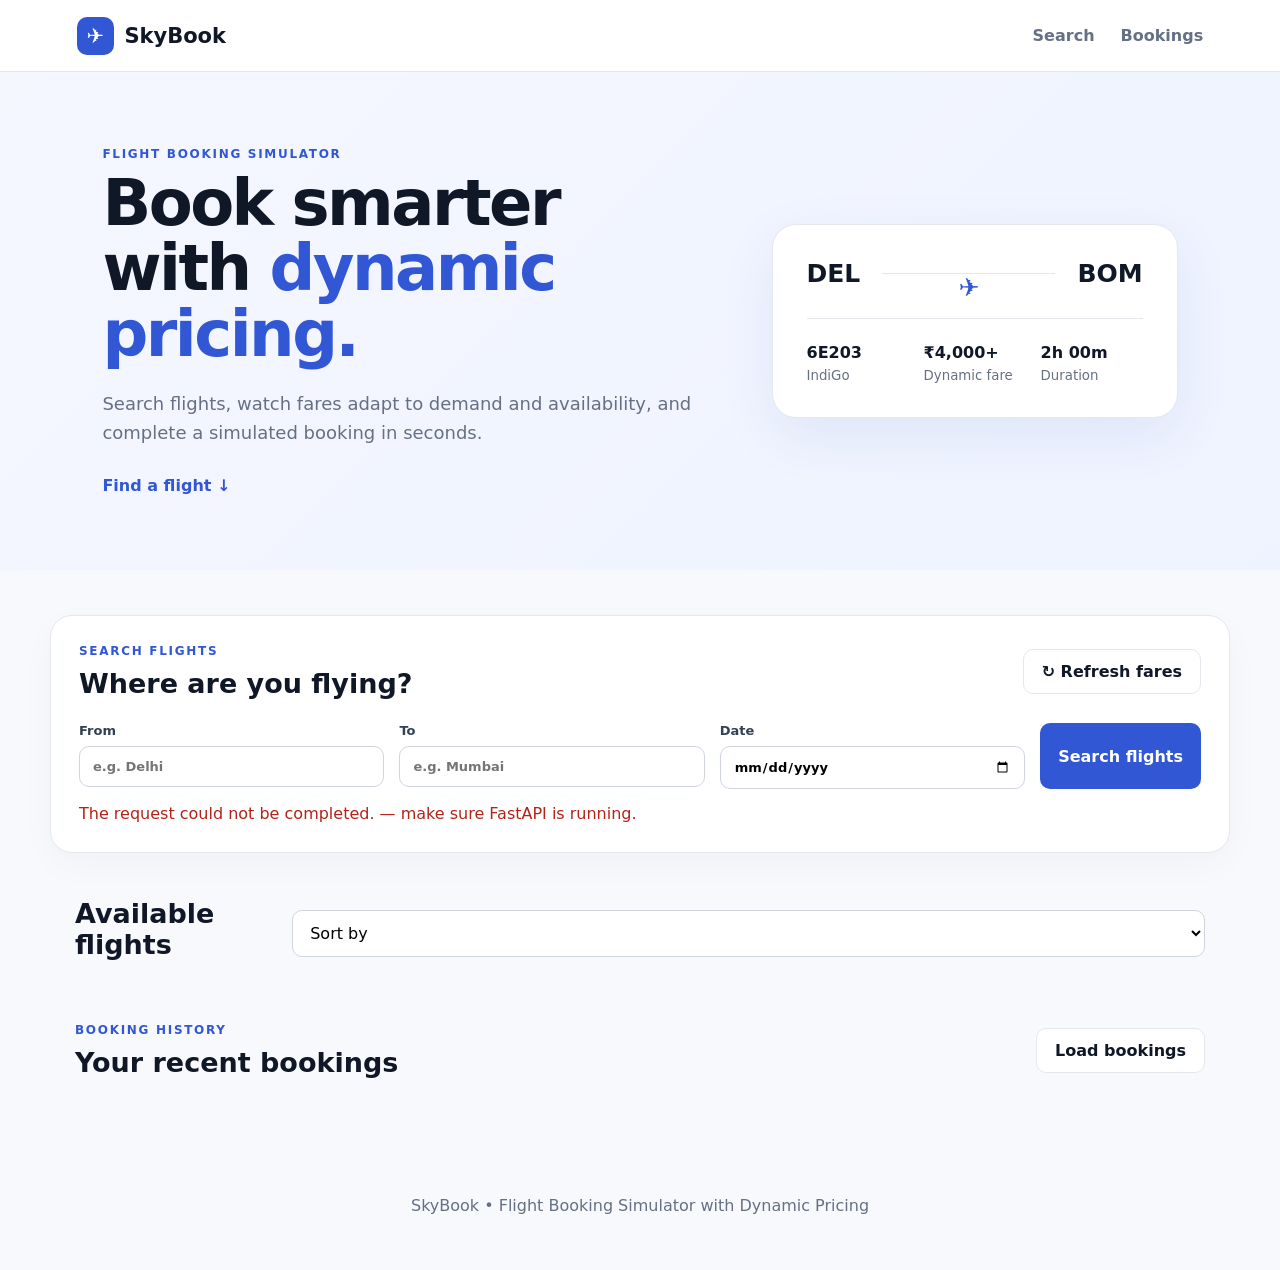
==== frontend/index.html @ 1cbf34ba "feat: wire the complete SkyBook favicon set into page heads" ====
<!DOCTYPE html>
<html lang="en">
<head>
  <meta charset="UTF-8">
  <meta name="viewport" content="width=device-width, initial-scale=1.0">
  <meta name="theme-color" content="#3157d5">
  <meta name="description" content="SkyBook flight search and booking with dynamic fares.">
  <link rel="apple-touch-icon" href="/apple-touch-icon.png">
  <title>SkyBook — Flight Booking Simulator</title>
  <link rel="icon" type="image/x-icon" href="/favicon.ico">
  <link rel="icon" type="image/svg+xml" href="/favicon.svg">
  <link rel="icon" type="image/png" sizes="32x32" href="/favicon-32x32.png">
  <link rel="icon" type="image/png" sizes="192x192" href="/favicon-192x192.png">
  <link rel="apple-touch-icon" href="/apple-touch-icon.png">
  <link rel="stylesheet" href="./style.css">
</head>
<body>
  <header class="navbar">
    <div class="brand">
      <span class="brand-mark">✈</span>
      <span>SkyBook</span>
    </div>
    <nav>
      <a href="#search">Search</a>
      <a href="#bookings">Bookings</a>
    </nav>
  </header>

  <main>
    <section class="hero">
      <div>
        <p class="eyebrow">FLIGHT BOOKING SIMULATOR</p>
        <h1>Book smarter with <span>dynamic pricing.</span></h1>
        <p class="hero-copy">
          Search flights, watch fares adapt to demand and availability, and complete a simulated booking in seconds.
        </p>
        <a class="hero-link" href="#search">Find a flight ↓</a>
      </div>

      <div class="hero-card">
        <div class="route-line">
          <span>DEL</span>
          <div class="plane-line">✈</div>
          <span>BOM</span>
        </div>
        <div class="mini-stats">
          <div><b>6E203</b><small>IndiGo</small></div>
          <div><b>₹4,000+</b><small>Dynamic fare</small></div>
          <div><b>2h 00m</b><small>Duration</small></div>
        </div>
      </div>
    </section>

    <section id="search" class="search-panel">
      <div class="section-heading">
        <div>
          <p class="eyebrow">SEARCH FLIGHTS</p>
          <h2>Where are you flying?</h2>
        </div>
        <button id="refreshBtn" class="ghost-btn">↻ Refresh fares</button>
      </div>

      <form id="searchForm" class="search-form">
        <label>From<input id="origin" required placeholder="e.g. Delhi"></label>
        <label>To<input id="destination" required placeholder="e.g. Mumbai"></label>
        <label>Date<input id="date" type="date"></label>
        <button type="submit" class="primary-btn">Search flights</button>
      </form>
      <div id="status" class="status"></div>
    </section>

    <section class="results">
      <div class="results-top">
        <h2>Available flights</h2>
        <select id="sort">
          <option value="">Sort by</option>
          <option value="price">Price: low to high</option>
          <option value="duration">Duration: short to long</option>
        </select>
      </div>
      <div id="flightList" class="flight-list"></div>
    </section>

    <section id="bookings" class="booking-history">
      <div class="section-heading">
        <div>
          <p class="eyebrow">BOOKING HISTORY</p>
          <h2>Your recent bookings</h2>
        </div>
        <button id="loadBookings" class="ghost-btn">Load bookings</button>
      </div>
      <div id="bookingList" class="booking-list"></div>
    </section>
  </main>

  <div id="modal" class="modal hidden">
    <div class="modal-card">
      <button id="closeModal" class="modal-close" aria-label="Close booking form">×</button>
      <p class="eyebrow">CONFIRM BOOKING</p>
      <h2 id="modalFlight"></h2>

      <form id="bookingForm">
        <input type="hidden" id="flightId">
        <label>Passenger name<input id="passengerName" required minlength="2"></label>
        <label>Email<input id="passengerEmail" type="email"></label>
        <label>Phone<input id="passengerPhone"></label>
        <label>
          Seat number
          <input id="seatNumber" required pattern="[0-9]+[A-Ea-e]" maxlength="5" placeholder="e.g. 12A">
        </label>
        <button class="primary-btn" type="submit">Confirm & Pay</button>
      </form>
      <div id="bookingStatus" class="status"></div>
    </div>
  </div>

  <footer>SkyBook • Flight Booking Simulator with Dynamic Pricing</footer>
  <script src="./script.js"></script>
</body>
</html>
---- frontend/style.css ----
:root {
  --ink: #101828;
  --muted: #667085;
  --line: #e4e7ec;
  --bg: #f7f9fc;
  --accent: #3157d5;
  --accent2: #193b9b;
  --success: #087443;
}

* { box-sizing: border-box; }

html { scroll-behavior: smooth; }

body {
  margin: 0;
  font-family: Inter, ui-sans-serif, system-ui, -apple-system, "Segoe UI", sans-serif;
  color: var(--ink);
  background: var(--bg);
}

button, input, select { font: inherit; }

.navbar {
  height: 72px;
  background: #fff;
  border-bottom: 1px solid var(--line);
  display: flex;
  align-items: center;
  justify-content: space-between;
  padding: 0 6vw;
  position: sticky;
  top: 0;
  z-index: 5;
}

.brand {
  font-size: 21px;
  font-weight: 800;
  display: flex;
  gap: 10px;
  align-items: center;
}

.brand-mark {
  background: var(--accent);
  color: #fff;
  border-radius: 10px;
  padding: 7px 10px;
}

.navbar nav { display: flex; gap: 26px; }

.navbar a {
  color: var(--muted);
  text-decoration: none;
  font-weight: 600;
}

.hero {
  min-height: 430px;
  padding: 75px 8vw;
  display: grid;
  grid-template-columns: 1.2fr 0.8fr;
  gap: 60px;
  align-items: center;
  background: linear-gradient(135deg, #f5f7ff, #eef3ff);
}

.eyebrow {
  font-size: 12px;
  letter-spacing: 1.7px;
  font-weight: 800;
  color: var(--accent);
  margin: 0 0 10px;
}

.hero h1 {
  font-size: clamp(42px, 5vw, 68px);
  line-height: 1.02;
  margin: 0;
  max-width: 720px;
  letter-spacing: -2.5px;
}

.hero h1 span { color: var(--accent); }

.hero-copy {
  font-size: 18px;
  color: var(--muted);
  line-height: 1.65;
  max-width: 600px;
  margin: 22px 0 28px;
}

.hero-link {
  color: var(--accent);
  font-weight: 800;
  text-decoration: none;
}

.hero-card {
  background: #fff;
  border: 1px solid var(--line);
  border-radius: 24px;
  padding: 34px;
  box-shadow: 0 18px 55px #1b3d9514;
}

.route-line {
  display: flex;
  align-items: center;
  justify-content: space-between;
  font-size: 25px;
  font-weight: 800;
}

.plane-line {
  height: 1px;
  background: var(--line);
  flex: 1;
  margin: 0 22px;
  text-align: center;
  color: var(--accent);
}

.mini-stats {
  display: grid;
  grid-template-columns: repeat(3, 1fr);
  gap: 15px;
  border-top: 1px solid var(--line);
  margin-top: 30px;
  padding-top: 24px;
}

.mini-stats b, .mini-stats small { display: block; }
.mini-stats small { color: var(--muted); margin-top: 6px; }

.search-panel, .results, .booking-history {
  max-width: 1180px;
  margin: 45px auto;
  padding: 0 25px;
}

.search-panel {
  background: #fff;
  border: 1px solid var(--line);
  border-radius: 22px;
  padding: 28px;
  box-shadow: 0 12px 35px #10182808;
}

.section-heading, .results-top {
  display: flex;
  justify-content: space-between;
  align-items: center;
  gap: 20px;
}

.section-heading h2, .results-top h2 {
  margin: 0;
  font-size: 27px;
}

.search-form {
  display: grid;
  grid-template-columns: 1fr 1fr 1fr auto;
  gap: 15px;
  margin-top: 24px;
}

label {
  font-weight: 700;
  font-size: 13px;
  display: block;
  color: #344054;
}

input, select {
  width: 100%;
  margin-top: 8px;
  border: 1px solid #d0d5dd;
  border-radius: 10px;
  padding: 12px 13px;
  background: #fff;
  outline: none;
}

input:focus, select:focus {
  border-color: var(--accent);
  box-shadow: 0 0 0 3px #3157d51a;
}

.primary-btn, .ghost-btn {
  border: 0;
  border-radius: 10px;
  padding: 12px 18px;
  font-weight: 800;
  cursor: pointer;
}

.primary-btn {
  background: var(--accent);
  color: #fff;
}

.primary-btn:hover { background: var(--accent2); }

.ghost-btn {
  background: #fff;
  border: 1px solid var(--line);
  color: var(--ink);
}

.status {
  margin-top: 15px;
  color: var(--muted);
  min-height: 20px;
}

.flight-list, .booking-list {
  display: grid;
  gap: 14px;
  margin-top: 18px;
}

.flight-card {
  background: #fff;
  border: 1px solid var(--line);
  border-radius: 16px;
  padding: 20px;
  display: grid;
  grid-template-columns: 1fr 1.5fr 0.7fr auto;
  gap: 20px;
  align-items: center;
}

.airline { font-weight: 800; }

.flight-number, .muted {
  color: var(--muted);
  font-size: 13px;
  margin-top: 5px;
}

.route { font-weight: 800; }
.route span { color: var(--muted); padding: 0 8px; }

.fare { text-align: right; }
.fare strong { display: block; font-size: 21px; }

.tier {
  display: inline-block;
  margin-top: 5px;
  font-size: 11px;
  text-transform: uppercase;
  padding: 4px 7px;
  border-radius: 99px;
  background: #eef2ff;
  color: var(--accent);
}

.booking-card {
  background: #fff;
  border: 1px solid var(--line);
  border-radius: 14px;
  padding: 18px;
  display: flex;
  justify-content: space-between;
  gap: 20px;
}

.booking-card b { font-size: 18px; }
.confirmed { color: var(--success); font-weight: 800; }

.modal {
  position: fixed;
  inset: 0;
  background: #10182899;
  display: grid;
  place-items: center;
  padding: 20px;
  z-index: 20;
}

.modal.hidden { display: none; }

.modal-card {
  background: #fff;
  width: min(500px, 100%);
  border-radius: 20px;
  padding: 30px;
  position: relative;
}

.modal-card form { display: grid; gap: 15px; }

.modal-close {
  position: absolute;
  right: 18px;
  top: 14px;
  border: 0;
  background: transparent;
  font-size: 28px;
  cursor: pointer;
}

footer {
  text-align: center;
  color: var(--muted);
  padding: 55px 20px;
}

@media (max-width: 800px) {
  .hero {
    grid-template-columns: 1fr;
    padding: 55px 6vw;
  }

  .search-form { grid-template-columns: 1fr 1fr; }
  .flight-card { grid-template-columns: 1fr 1fr; }
  .fare { text-align: left; }
}

@media (max-width: 520px) {
  .search-form, .flight-card { grid-template-columns: 1fr; }
  .hero h1 { font-size: 43px; }

  .section-heading {
    align-items: flex-start;
    flex-direction: column;
  }
}


.brand {
  text-decoration: none;
  color: var(--ink);
}
.brand img {
  display: block;
  width: 142px;
  height: auto;
}
.auth-page {
  min-height: 100vh;
  display: grid;
  place-items: center;
  padding: 24px;
}
.auth-card {
  width: min(460px, 100%);
  background: #fff;
  border: 1px solid var(--line);
  border-radius: 22px;
  padding: 34px;
  box-shadow: 0 18px 55px #10182810;
}
.auth-brand {
  display: inline-flex;
  margin-bottom: 30px;
}
.auth-form {
  display: grid;
  gap: 16px;
  margin-top: 24px;
}
.auth-form .primary-btn {
  margin-top: 4px;
}
.auth-switch {
  color: var(--muted);
  margin: 22px 0 0;
}
.auth-switch a {
  color: var(--accent);
  font-weight: 800;
}
.admin-shell {
  width: min(1180px, calc(100% - 50px));
  margin: 48px auto;
}
.admin-heading h1 {
  margin: 0;
  font-size: clamp(34px, 5vw, 52px);
}
.admin-section {
  margin-top: 32px;
  background: #fff;
  border: 1px solid var(--line);
  border-radius: 20px;
  padding: 26px;
}
.inline-form {
  display: flex;
  gap: 10px;
  align-items: center;
}
.inline-form input,
.inline-form select {
  width: auto;
  min-width: 180px;
  margin-top: 0;
}
.admin-list {
  display: grid;
  gap: 12px;
  margin-top: 20px;
}
.admin-card {
  border: 1px solid var(--line);
  border-radius: 14px;
  padding: 17px;
  display: flex;
  justify-content: space-between;
  gap: 18px;
  align-items: center;
}
.admin-actions {
  display: flex;
  align-items: center;
  gap: 9px;
  flex-wrap: wrap;
  justify-content: flex-end;
}
.status-pill {
  display: inline-block;
  border-radius: 99px;
  background: #eef2ff;
  color: var(--accent);
  padding: 5px 9px;
  font-size: 12px;
  font-weight: 800;
}
@media (max-width: 760px) {
  .admin-card,
  .inline-form {
    align-items: stretch;
    flex-direction: column;
  }
  .inline-form input,
  .inline-form select {
    width: 100%;
  }
  .admin-actions {
    justify-content: flex-start;
  }
}
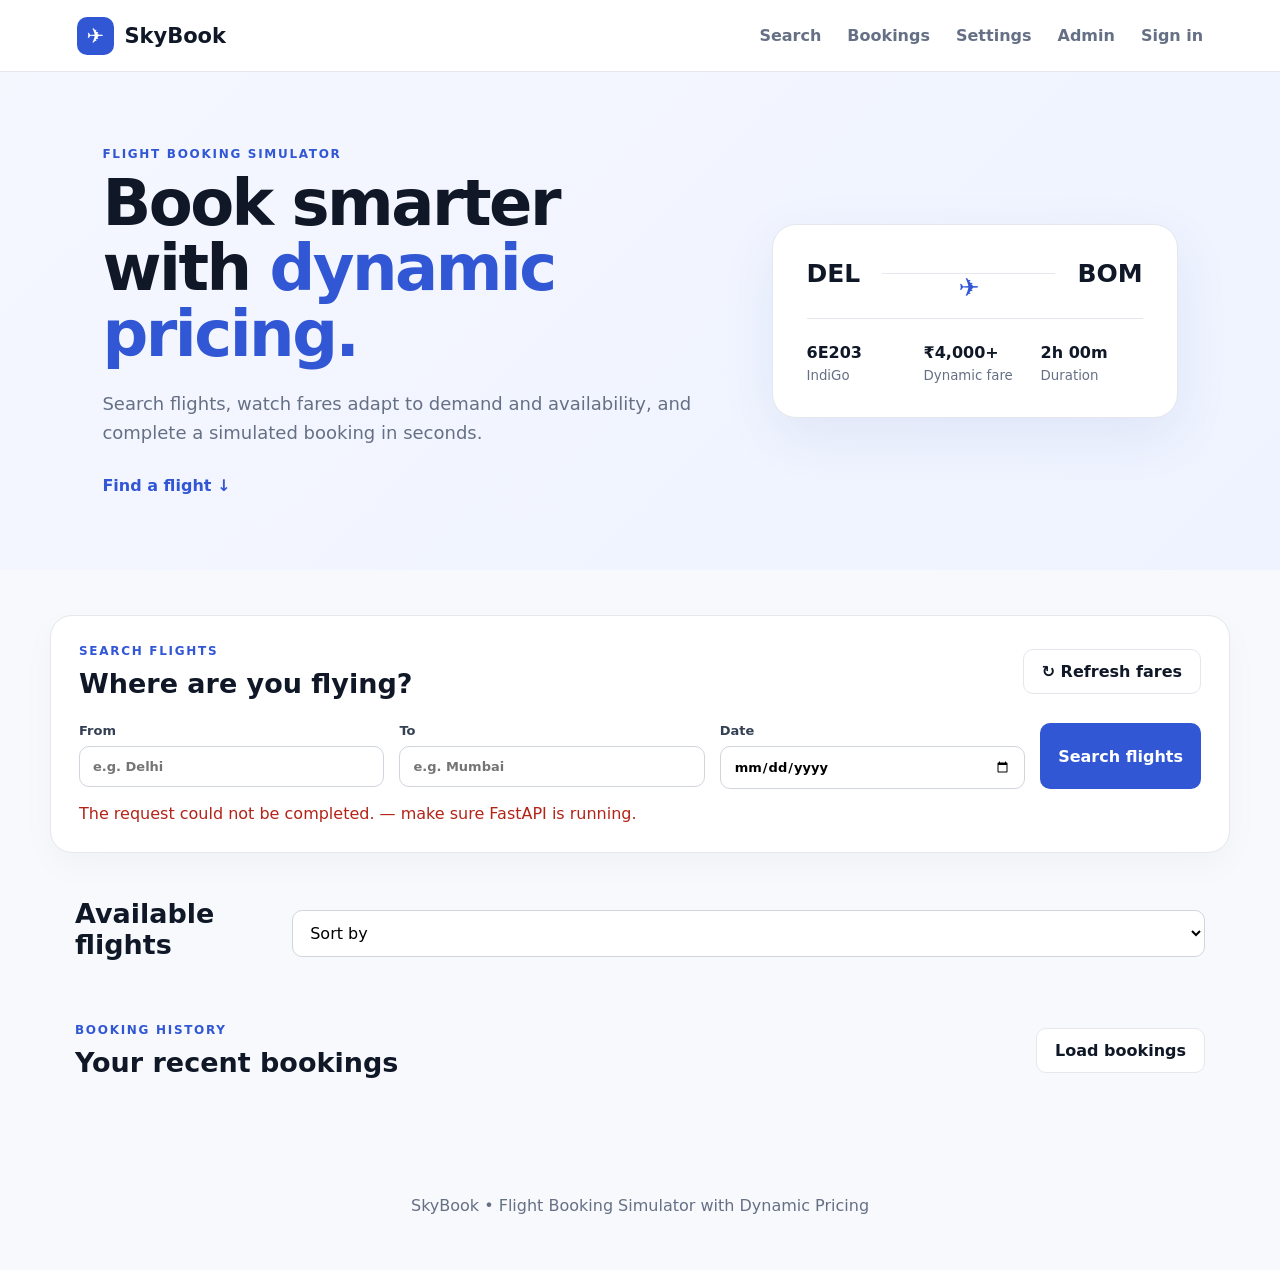
==== commit 2ee1c579: "feat: add account navigation to home page" ====
--- a/frontend/index.html
+++ b/frontend/index.html
@@ -23,6 +23,9 @@
     <nav>
       <a href="#search">Search</a>
       <a href="#bookings">Bookings</a>
+      <a id="settingsLink" href="/settings" class="hidden">Settings</a>
+      <a id="adminLink" href="/admin" class="hidden">Admin</a>
+      <a id="authLink" href="/login?return=%2F">Sign in</a>
     </nav>
   </header>
 
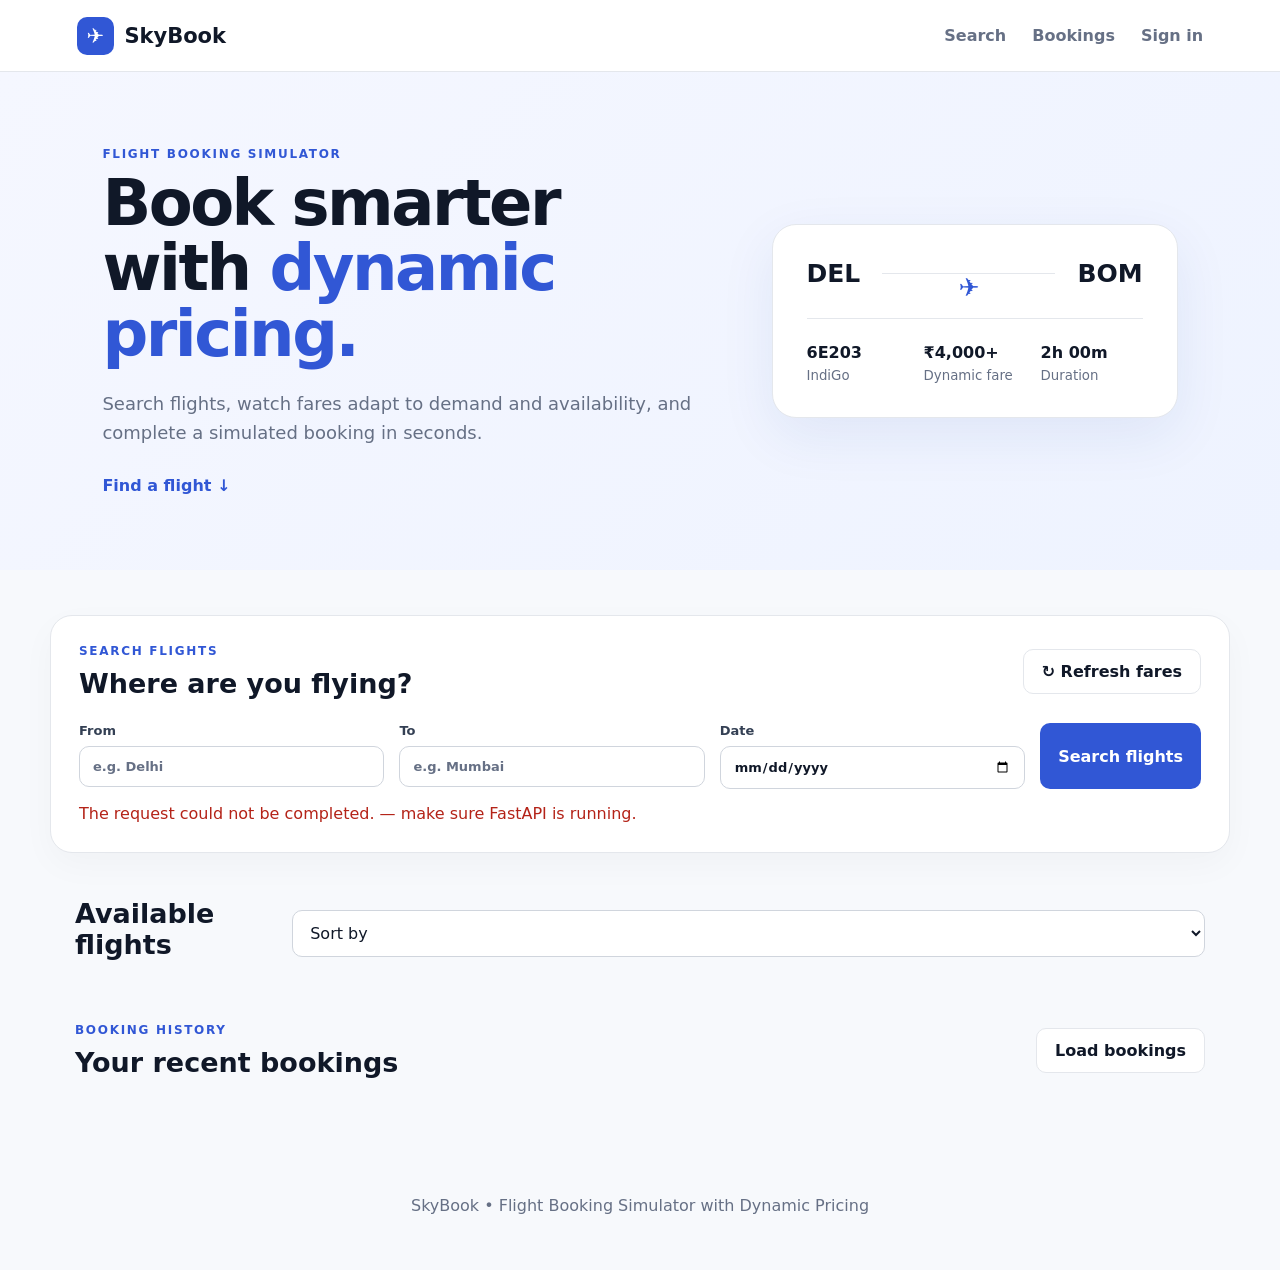
==== commit a08b6d55: "Improve booking modal with cabin and seat selection" ====
--- a/frontend/index.html
+++ b/frontend/index.html
@@ -12,7 +12,7 @@
   <link rel="icon" type="image/png" sizes="32x32" href="/favicon-32x32.png">
   <link rel="icon" type="image/png" sizes="192x192" href="/favicon-192x192.png">
   <link rel="apple-touch-icon" href="/apple-touch-icon.png">
-  <link rel="stylesheet" href="./style.css">
+  <link rel="stylesheet" href="./style.css?v=20260929-seatmap">
 </head>
 <body>
   <header class="navbar">
@@ -107,10 +107,28 @@
         <label>Passenger name<input id="passengerName" required minlength="2"></label>
         <label>Email<input id="passengerEmail" type="email"></label>
         <label>Phone<input id="passengerPhone"></label>
-        <label>
-          Seat number
-          <input id="seatNumber" required pattern="[0-9]+[A-Ea-e]" maxlength="5" placeholder="e.g. 12A">
-        </label>
+        <div class="cabin-picker" role="group" aria-label="Cabin class">
+          <button type="button" class="cabin-choice active" data-cabin="Economy" id="modalEconomyChoice">
+            <span>Economy</span><strong id="modalEconomyPrice">₹0</strong><small>Standard cabin</small>
+          </button>
+          <button type="button" class="cabin-choice" data-cabin="Premium" id="modalPremiumChoice">
+            <span>Premium</span><strong id="modalPremiumPrice">₹0</strong><small>Premium front zone</small>
+          </button>
+        </div>
+        <div class="seat-picker-panel">
+          <div class="seat-picker-heading">
+            <div><b>Select your seat</b><span id="seatPickerHint">Choose an available seat</span></div>
+            <span id="selectedSeatLabel" class="selected-seat-label">No seat selected</span>
+          </div>
+          <div class="seat-legend">
+            <span><i class="seat-dot available"></i>Available</span>
+            <span><i class="seat-dot selected"></i>Selected</span>
+            <span><i class="seat-dot booked"></i>Booked</span>
+          </div>
+          <div id="seatMap" class="seat-map" aria-label="Seat selection"></div>
+          <input type="hidden" id="seatNumber" required>
+        </div>
+        <input type="hidden" id="cabinClass" value="Economy">
         <button class="primary-btn" type="submit">Confirm & Pay</button>
       </form>
       <div id="bookingStatus" class="status"></div>
--- a/frontend/style.css
+++ b/frontend/style.css
@@ -176,14 +176,33 @@
   color: #344054;
 }
 
-input, select {
+input,
+select {
   width: 100%;
   margin-top: 8px;
   border: 1px solid #d0d5dd;
   border-radius: 10px;
   padding: 12px 13px;
   background: #fff;
+  color: #101828 !important;
+  -webkit-text-fill-color: #101828 !important;
+  caret-color: #101828;
   outline: none;
+}
+
+input::placeholder {
+  color: #667085 !important;
+  -webkit-text-fill-color: #667085 !important;
+  opacity: 1;
+}
+
+/* Keep typed/input values visible even when the browser applies dark-mode or autofill styles. */
+input:-webkit-autofill,
+input:-webkit-autofill:hover,
+input:-webkit-autofill:focus,
+select:-webkit-autofill {
+  -webkit-text-fill-color: #101828 !important;
+  caret-color: #101828;
 }
 
 input:focus, select:focus {
@@ -446,3 +465,145 @@
     justify-content: flex-start;
   }
 }
+
+
+.hidden { display: none !important; }
+
+html[data-theme="dark"] {
+  color-scheme: dark;
+  --ink: #f2f4f7;
+  --muted: #98a2b3;
+  --line: #344054;
+  --bg: #101828;
+  --accent: #84a7ff;
+  --accent2: #6f91e8;
+  --success: #6ce9a6;
+}
+
+html[data-theme="dark"] body,
+html[data-theme="dark"] .navbar,
+html[data-theme="dark"] .hero-card,
+html[data-theme="dark"] .search-panel,
+html[data-theme="dark"] .flight-card,
+html[data-theme="dark"] .booking-card,
+html[data-theme="dark"] .modal-card {
+  background: #182230;
+  color: var(--ink);
+}
+
+html[data-theme="dark"] .hero {
+  background: linear-gradient(135deg, #151f31, #1c2940);
+}
+
+html[data-theme="dark"] input,
+html[data-theme="dark"] select {
+  background: #101828;
+  color: #f2f4f7 !important;
+  -webkit-text-fill-color: #f2f4f7 !important;
+  caret-color: #f2f4f7;
+  border-color: #475467;
+}
+
+html[data-theme="dark"] input::placeholder {
+  color: #98a2b3 !important;
+  -webkit-text-fill-color: #98a2b3 !important;
+}
+
+html[data-theme="dark"] .ghost-btn {
+  background: #182230;
+  color: var(--ink);
+}
+  
+@media (prefers-color-scheme: dark) {
+  html[data-theme="system"] {
+    color-scheme: dark;
+    --ink: #f2f4f7;
+    --muted: #98a2b3;
+    --line: #344054;
+    --bg: #101828;
+    --accent: #84a7ff;
+    --accent2: #6f91e8;
+    --success: #6ce9a6;
+  }
+
+  html[data-theme="system"] body,
+  html[data-theme="system"] .navbar,
+  html[data-theme="system"] .hero-card,
+  html[data-theme="system"] .search-panel,
+  html[data-theme="system"] .flight-card,
+  html[data-theme="system"] .booking-card,
+  html[data-theme="system"] .modal-card {
+    background: #182230;
+    color: #f2f4f7;
+  }
+
+  html[data-theme="system"] .hero {
+    background: linear-gradient(135deg, #151f31, #1c2940);
+  }
+
+  html[data-theme="system"] input,
+  html[data-theme="system"] select {
+    background: #101828;
+    color: #f2f4f7 !important;
+    -webkit-text-fill-color: #f2f4f7 !important;
+    caret-color: #f2f4f7;
+    border-color: #475467;
+  }
+
+  html[data-theme="system"] input::placeholder {
+    color: #98a2b3 !important;
+    -webkit-text-fill-color: #98a2b3 !important;
+    opacity: 1;
+  }
+}
+
+.admin-grid { display:grid; grid-template-columns:repeat(3,1fr); gap:12px; margin-top:18px; }
+.admin-grid input, .admin-grid select { margin-top:0; }
+.timeline-item { border-left:3px solid var(--accent); padding:12px 16px; background:var(--bg); border-radius:8px; }
+.timeline-item small { color:var(--muted); display:block; margin-top:6px; }
+@media (max-width:850px){ .admin-grid{grid-template-columns:1fr 1fr;} }
+@media (max-width:560px){ .admin-grid{grid-template-columns:1fr;} }
+
+.account-actions { display:flex; flex-wrap:wrap; gap:8px; }
+
+/* Admin account layout and responsive booking filters */
+.account-group {
+  margin-top: 22px;
+  padding: 20px;
+  border: 1px solid var(--line);
+  border-radius: 16px;
+  background: var(--surface, #fff);
+}
+.account-group + .account-group { margin-top: 16px; }
+.account-group-heading h3 { margin: 0; font-size: 20px; }
+.account-card { align-items: flex-start; }
+.account-main { min-width: 0; }
+.danger-btn {
+  border: 1px solid #f0b4b4;
+  background: #fff;
+  color: #b42318;
+  border-radius: 10px;
+  padding: 10px 13px;
+  font-weight: 800;
+  cursor: pointer;
+}
+.booking-filter {
+  display: grid;
+  grid-template-columns: minmax(170px, 220px) minmax(220px, 1fr) auto auto;
+  gap: 10px;
+  align-items: center;
+  width: min(760px, 100%);
+}
+.booking-filter input,
+.booking-filter select { width: 100%; margin-top: 0; min-width: 0; }
+.booking-filter button { white-space: nowrap; min-height: 44px; }
+@media (max-width: 900px) {
+  .section-heading { align-items: flex-start; }
+  .booking-filter { grid-template-columns: 1fr 1fr; width: 100%; }
+}
+@media (max-width: 760px) {
+  .account-card { align-items: stretch; }
+  .account-card .admin-actions { width: 100%; }
+  .booking-filter { grid-template-columns: 1fr; }
+  .booking-filter button { width: 100%; }
+}
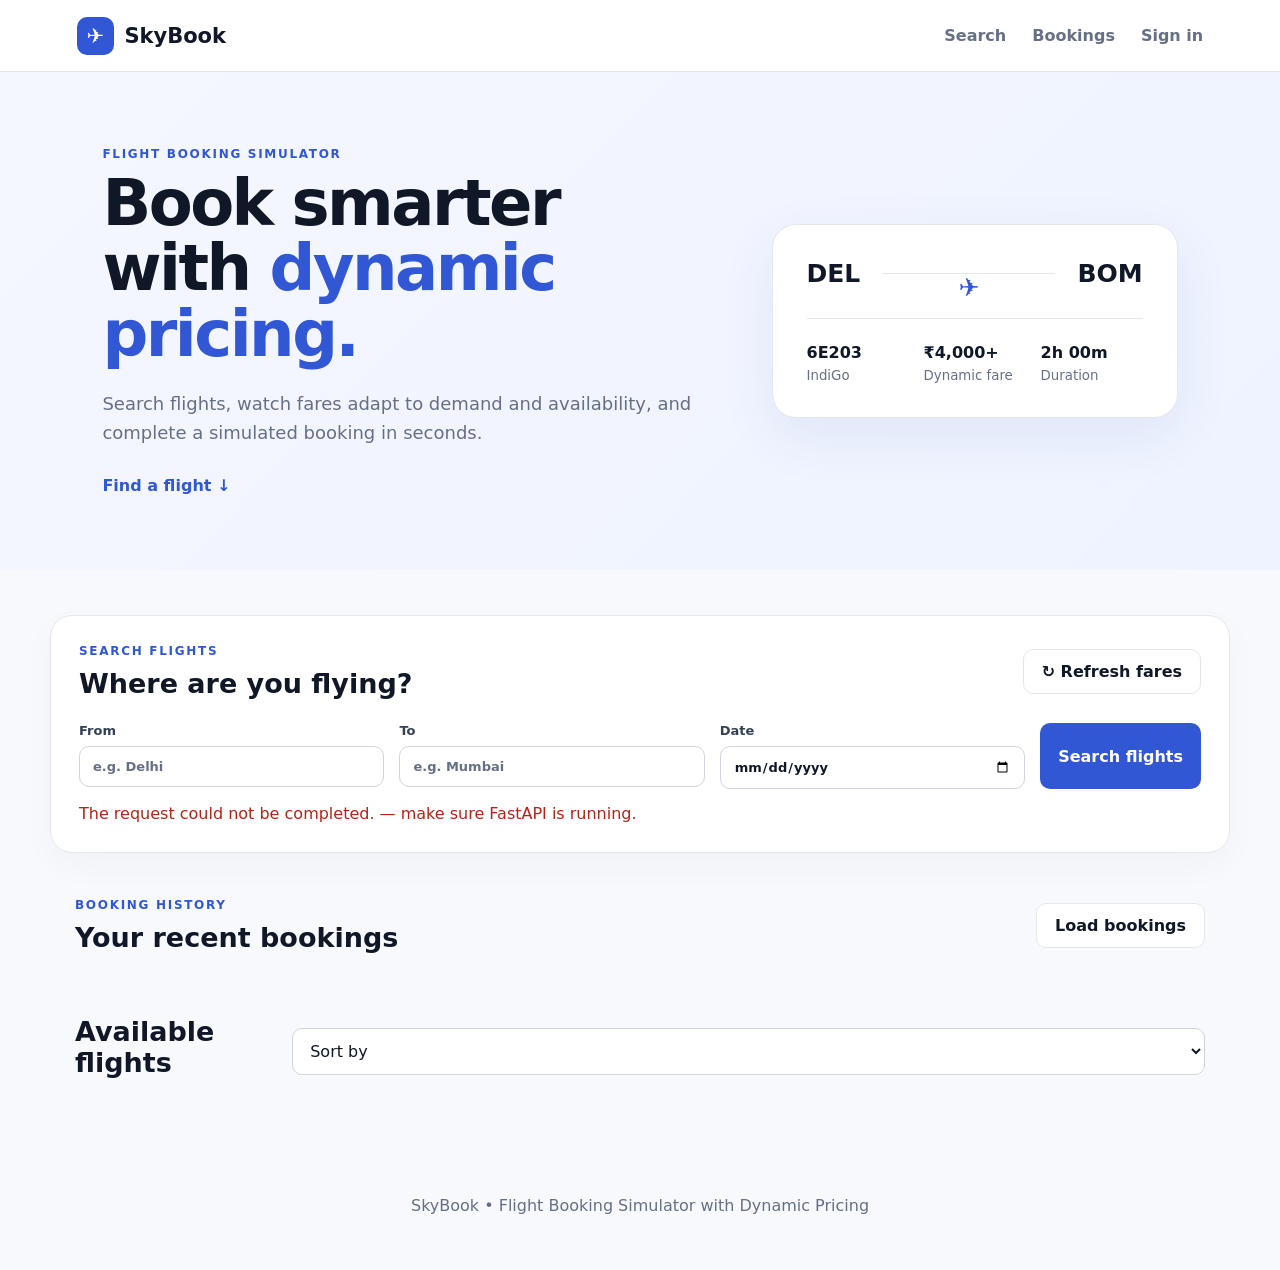
==== commit 886a6b57: "Move user booking history near search for easy access" ====
--- a/frontend/index.html
+++ b/frontend/index.html
@@ -12,7 +12,8 @@
   <link rel="icon" type="image/png" sizes="32x32" href="/favicon-32x32.png">
   <link rel="icon" type="image/png" sizes="192x192" href="/favicon-192x192.png">
   <link rel="apple-touch-icon" href="/apple-touch-icon.png">
-  <link rel="stylesheet" href="./style.css?v=20260929-seatmap">
+  <script src="./theme.js"></script>
+  <link rel="stylesheet" href="./style.css?v=20260929-product">
 </head>
 <body>
   <header class="navbar">
@@ -72,6 +73,20 @@
       <div id="status" class="status"></div>
     </section>
 
+    <section id="bookings" class="booking-history">
+      <div class="section-heading">
+        <div>
+          <p class="eyebrow">BOOKING HISTORY</p>
+          <h2>Your recent bookings</h2>
+        </div>
+        <button id="loadBookings" class="ghost-btn">Load bookings</button>
+      </div>
+      <div id="bookingList" class="booking-list"></div>
+    </section>
+  </main>
+
+  
+
     <section class="results">
       <div class="results-top">
         <h2>Available flights</h2>
@@ -84,19 +99,7 @@
       <div id="flightList" class="flight-list"></div>
     </section>
 
-    <section id="bookings" class="booking-history">
-      <div class="section-heading">
-        <div>
-          <p class="eyebrow">BOOKING HISTORY</p>
-          <h2>Your recent bookings</h2>
-        </div>
-        <button id="loadBookings" class="ghost-btn">Load bookings</button>
-      </div>
-      <div id="bookingList" class="booking-list"></div>
-    </section>
-  </main>
-
-  <div id="modal" class="modal hidden">
+    <div id="modal" class="modal hidden">
     <div class="modal-card">
       <button id="closeModal" class="modal-close" aria-label="Close booking form">×</button>
       <p class="eyebrow">CONFIRM BOOKING</p>
--- a/frontend/style.css
+++ b/frontend/style.css
@@ -514,96 +514,146 @@
   color: var(--ink);
 }
   
+.admin-grid { display:grid; grid-template-columns:repeat(3,1fr); gap:12px; margin-top:18px; }
+.admin-grid input, .admin-grid select { margin-top:0; }
+.timeline-item { border-left:3px solid var(--accent); padding:12px 16px; background:var(--bg); border-radius:8px; }
+.timeline-item small { color:var(--muted); display:block; margin-top:6px; }
+@media (max-width:850px){ .admin-grid{grid-template-columns:1fr 1fr;} }
+@media (max-width:560px){ .admin-grid{grid-template-columns:1fr;} }
+
+.account-actions { display:flex; flex-wrap:wrap; gap:8px; }
+
+/* Admin account layout and responsive booking filters */
+.account-group {
+  margin-top: 22px;
+  padding: 20px;
+  border: 1px solid var(--line);
+  border-radius: 16px;
+  background: var(--surface, #fff);
+}
+.account-group + .account-group { margin-top: 16px; }
+.account-group-heading h3 { margin: 0; font-size: 20px; }
+.account-card { align-items: flex-start; }
+.account-main { min-width: 0; }
+.danger-btn {
+  border: 1px solid #f0b4b4;
+  background: #fff;
+  color: #b42318;
+  border-radius: 10px;
+  padding: 10px 13px;
+  font-weight: 800;
+  cursor: pointer;
+}
+.booking-filter {
+  display: grid;
+  grid-template-columns: minmax(170px, 220px) minmax(220px, 1fr) auto auto;
+  gap: 10px;
+  align-items: center;
+  width: min(760px, 100%);
+}
+.booking-filter input,
+.booking-filter select { width: 100%; margin-top: 0; min-width: 0; }
+.booking-filter button { white-space: nowrap; min-height: 44px; }
+@media (max-width: 900px) {
+  .section-heading { align-items: flex-start; }
+  .booking-filter { grid-template-columns: 1fr 1fr; width: 100%; }
+}
+@media (max-width: 760px) {
+  .account-card { align-items: stretch; }
+  .account-card .admin-actions { width: 100%; }
+  .booking-filter { grid-template-columns: 1fr; }
+  .booking-filter button { width: 100%; }
+}
+
+/* Seat map and cabin booking UI */
+.fare-options { display:grid; grid-template-columns:1fr; gap:8px; min-width:280px; }
+.cabin-result { display:flex; align-items:center; justify-content:space-between; gap:12px; padding:11px 12px; border:1px solid var(--line); border-radius:12px; background:#fff; }
+.cabin-result > div { display:grid; gap:2px; }
+.cabin-result strong { font-size:18px; }
+.cabin-result small { color:var(--muted); }
+.premium-result { background:#fafbff; }
+.cabin-picker { display:grid; grid-template-columns:1fr 1fr; gap:10px; margin:18px 0; }
+.cabin-choice { text-align:left; border:1px solid var(--line); background:#fff; color:var(--ink); border-radius:14px; padding:14px; cursor:pointer; }
+.cabin-choice span,.cabin-choice strong,.cabin-choice small { display:block; }
+.cabin-choice strong { margin-top:4px; font-size:18px; }
+.cabin-choice small { color:var(--muted); margin-top:3px; }
+.cabin-choice.active { border-color:var(--accent); box-shadow:0 0 0 3px #3157d51a; }
+.seat-picker-panel { border:1px solid var(--line); border-radius:16px; padding:16px; background:#fbfcff; }
+.seat-picker-heading { display:flex; justify-content:space-between; align-items:center; gap:15px; }
+.seat-picker-heading b,.seat-picker-heading span { display:block; }
+.seat-picker-heading span { color:var(--muted); margin-top:3px; font-size:12px; }
+.selected-seat-label { color:var(--accent)!important; font-weight:800; }
+.seat-legend { display:flex; flex-wrap:wrap; gap:14px; margin:13px 0; color:var(--muted); font-size:12px; }
+.seat-legend span { display:inline-flex; align-items:center; gap:6px; }
+.seat-dot { width:12px; height:12px; border-radius:4px; display:inline-block; border:1px solid #cfd6e4; background:#fff; }
+.seat-dot.selected { background:var(--accent); border-color:var(--accent); }
+.seat-dot.booked { background:#98a2b3; border-color:#98a2b3; }
+.seat-map { display:grid; grid-template-columns:28px repeat(5,38px); gap:7px 8px; justify-content:center; max-height:390px; overflow:auto; padding:12px 6px; }
+.seat-row-label { color:var(--muted); font-size:11px; display:grid; place-items:center; }
+.seat { width:38px; height:34px; border:1px solid #cfd6e4; border-radius:8px; background:#fff; color:var(--ink); font-weight:800; cursor:pointer; }
+.seat.available:hover { border-color:var(--accent); }
+.seat.selected { background:var(--accent); border-color:var(--accent); color:#fff; }
+.seat.booked { background:#98a2b3; border-color:#98a2b3; color:#fff; cursor:not-allowed; }
+.seat.cabin-disabled { opacity:.28; cursor:not-allowed; }
+.seat-map .seat:nth-child(4n) { margin-left:7px; }
+.seat-input-row { display:grid; grid-template-columns:1fr auto; gap:8px; align-items:end; }
+.seat-input-row input { margin-top:0; }
+.seat-input-row button { min-height:44px; white-space:nowrap; }
+.seat-modal-card { width:min(640px,94vw); }
+.account-group { margin-top:20px; padding:20px; border:1px solid var(--line); border-radius:16px; background:#fff; }
+.account-group + .account-group { margin-top:16px; }
+.account-group-heading h3 { margin:0; font-size:20px; }
+.account-card { align-items:flex-start; }
+.account-main { min-width:0; }
+.admin-card .status-pill { white-space:nowrap; }
+.booking-filter { display:grid; grid-template-columns:minmax(150px,220px) minmax(220px,1fr) auto auto; gap:10px; align-items:center; width:100%; margin-top:18px; }
+.booking-filter input,.booking-filter select { width:100%; min-width:0; margin-top:0; }
+.booking-filter button { min-height:44px; white-space:nowrap; }
+.danger-btn { border:1px solid #f0b4b4; background:#fff; color:#b42318; border-radius:10px; padding:10px 13px; font-weight:800; cursor:pointer; }
+@media (max-width:900px) { .fare-options{min-width:0;} .booking-filter{grid-template-columns:1fr 1fr;} }
+@media (max-width:760px) { .cabin-picker{grid-template-columns:1fr;} .booking-filter{grid-template-columns:1fr;} .booking-filter button{width:100%;} .seat-input-row{grid-template-columns:1fr;} .seat-input-row button{width:100%;} .account-card .admin-actions{justify-content:flex-start;} }
+html[data-theme="dark"] .cabin-result,html[data-theme="dark"] .cabin-choice,html[data-theme="dark"] .seat,html[data-theme="dark"] .account-group { background:#182230; color:var(--ink); }
+html[data-theme="dark"] .seat-picker-panel { background:#101828; }
+
+/* Authentication and system-theme controls */
+.password-field { position:relative; }
+.password-field input { padding-right:48px; }
+.password-toggle {
+  position:absolute; right:8px; top:50%; transform:translateY(-10%);
+  width:34px; height:34px; border:0; background:transparent; color:var(--muted);
+  cursor:pointer; font-size:16px; border-radius:8px;
+}
+.password-toggle:hover { background:#eef2ff; color:var(--accent); }
+.password-rules { display:grid; gap:7px; margin-top:-6px; margin-bottom:2px; font-size:12px; }
+.password-rule { display:flex; gap:7px; align-items:center; color:#b42318; }
+.password-rule.ok { color:#087443; }
+.password-rule span { width:16px; text-align:center; font-weight:900; }
+.primary-btn:disabled { opacity:.5; cursor:not-allowed; }
+html[data-theme="system"] {
+  color-scheme: light;
+}
 @media (prefers-color-scheme: dark) {
   html[data-theme="system"] {
     color-scheme: dark;
-    --ink: #f2f4f7;
-    --muted: #98a2b3;
-    --line: #344054;
-    --bg: #101828;
-    --accent: #84a7ff;
-    --accent2: #6f91e8;
-    --success: #6ce9a6;
-  }
-
+    --ink:#f2f4f7; --muted:#98a2b3; --line:#344054; --bg:#101828;
+    --accent:#84a7ff; --accent2:#6f91e8; --success:#6ce9a6;
+  }
   html[data-theme="system"] body,
   html[data-theme="system"] .navbar,
   html[data-theme="system"] .hero-card,
   html[data-theme="system"] .search-panel,
   html[data-theme="system"] .flight-card,
   html[data-theme="system"] .booking-card,
-  html[data-theme="system"] .modal-card {
-    background: #182230;
-    color: #f2f4f7;
-  }
-
-  html[data-theme="system"] .hero {
-    background: linear-gradient(135deg, #151f31, #1c2940);
-  }
-
-  html[data-theme="system"] input,
-  html[data-theme="system"] select {
-    background: #101828;
-    color: #f2f4f7 !important;
-    -webkit-text-fill-color: #f2f4f7 !important;
-    caret-color: #f2f4f7;
-    border-color: #475467;
-  }
-
-  html[data-theme="system"] input::placeholder {
-    color: #98a2b3 !important;
-    -webkit-text-fill-color: #98a2b3 !important;
-    opacity: 1;
-  }
-}
-
-.admin-grid { display:grid; grid-template-columns:repeat(3,1fr); gap:12px; margin-top:18px; }
-.admin-grid input, .admin-grid select { margin-top:0; }
-.timeline-item { border-left:3px solid var(--accent); padding:12px 16px; background:var(--bg); border-radius:8px; }
-.timeline-item small { color:var(--muted); display:block; margin-top:6px; }
-@media (max-width:850px){ .admin-grid{grid-template-columns:1fr 1fr;} }
-@media (max-width:560px){ .admin-grid{grid-template-columns:1fr;} }
-
-.account-actions { display:flex; flex-wrap:wrap; gap:8px; }
-
-/* Admin account layout and responsive booking filters */
-.account-group {
-  margin-top: 22px;
-  padding: 20px;
-  border: 1px solid var(--line);
-  border-radius: 16px;
-  background: var(--surface, #fff);
-}
-.account-group + .account-group { margin-top: 16px; }
-.account-group-heading h3 { margin: 0; font-size: 20px; }
-.account-card { align-items: flex-start; }
-.account-main { min-width: 0; }
-.danger-btn {
-  border: 1px solid #f0b4b4;
-  background: #fff;
-  color: #b42318;
-  border-radius: 10px;
-  padding: 10px 13px;
-  font-weight: 800;
-  cursor: pointer;
-}
-.booking-filter {
-  display: grid;
-  grid-template-columns: minmax(170px, 220px) minmax(220px, 1fr) auto auto;
-  gap: 10px;
-  align-items: center;
-  width: min(760px, 100%);
-}
-.booking-filter input,
-.booking-filter select { width: 100%; margin-top: 0; min-width: 0; }
-.booking-filter button { white-space: nowrap; min-height: 44px; }
-@media (max-width: 900px) {
-  .section-heading { align-items: flex-start; }
-  .booking-filter { grid-template-columns: 1fr 1fr; width: 100%; }
-}
-@media (max-width: 760px) {
-  .account-card { align-items: stretch; }
-  .account-card .admin-actions { width: 100%; }
-  .booking-filter { grid-template-columns: 1fr; }
-  .booking-filter button { width: 100%; }
-}
+  html[data-theme="system"] .modal-card,
+  html[data-theme="system"] .admin-section,
+  html[data-theme="system"] .auth-card {
+    background:#182230; color:var(--ink);
+  }
+  html[data-theme="system"] .hero { background:linear-gradient(135deg,#151f31,#1c2940); }
+  html[data-theme="system"] input, html[data-theme="system"] select {
+    background:#101828; color:#f2f4f7!important; -webkit-text-fill-color:#f2f4f7!important; border-color:#475467;
+  }
+  html[data-theme="system"] input::placeholder { color:#98a2b3!important; -webkit-text-fill-color:#98a2b3!important; }
+  html[data-theme="system"] .ghost-btn { background:#182230; color:var(--ink); }
+}
+html[data-theme="dark"] .password-toggle { color:#cbd5e1; }
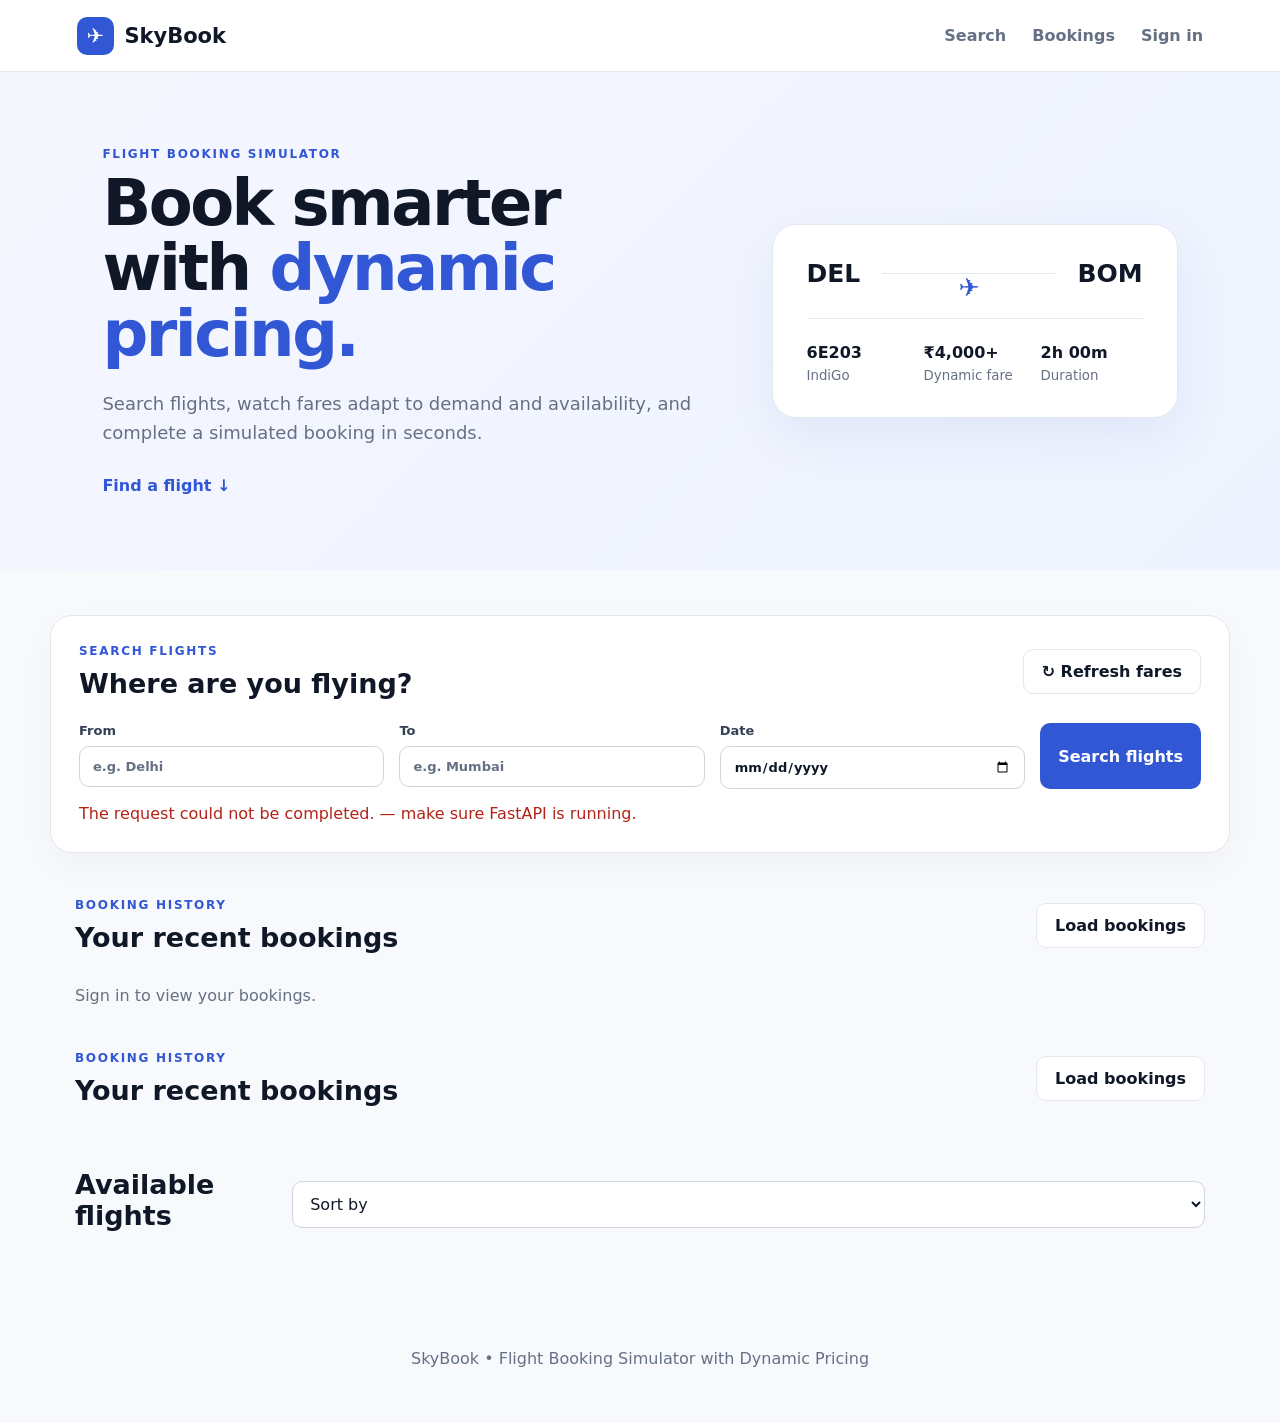
==== commit f50ae6c7: "Move user bookings up and load system theme early" ====
--- a/frontend/index.html
+++ b/frontend/index.html
@@ -87,6 +87,20 @@
 
   
 
+    <section id="bookings" class="booking-history">
+      <div class="section-heading">
+        <div>
+          <p class="eyebrow">BOOKING HISTORY</p>
+          <h2>Your recent bookings</h2>
+        </div>
+        <button id="loadBookings" class="ghost-btn">Load bookings</button>
+      </div>
+      <div id="bookingList" class="booking-list"></div>
+    </section>
+  </main>
+
+  
+
     <section class="results">
       <div class="results-top">
         <h2>Available flights</h2>
@@ -98,6 +112,8 @@
       </div>
       <div id="flightList" class="flight-list"></div>
     </section>
+
+    
 
     <div id="modal" class="modal hidden">
     <div class="modal-card">
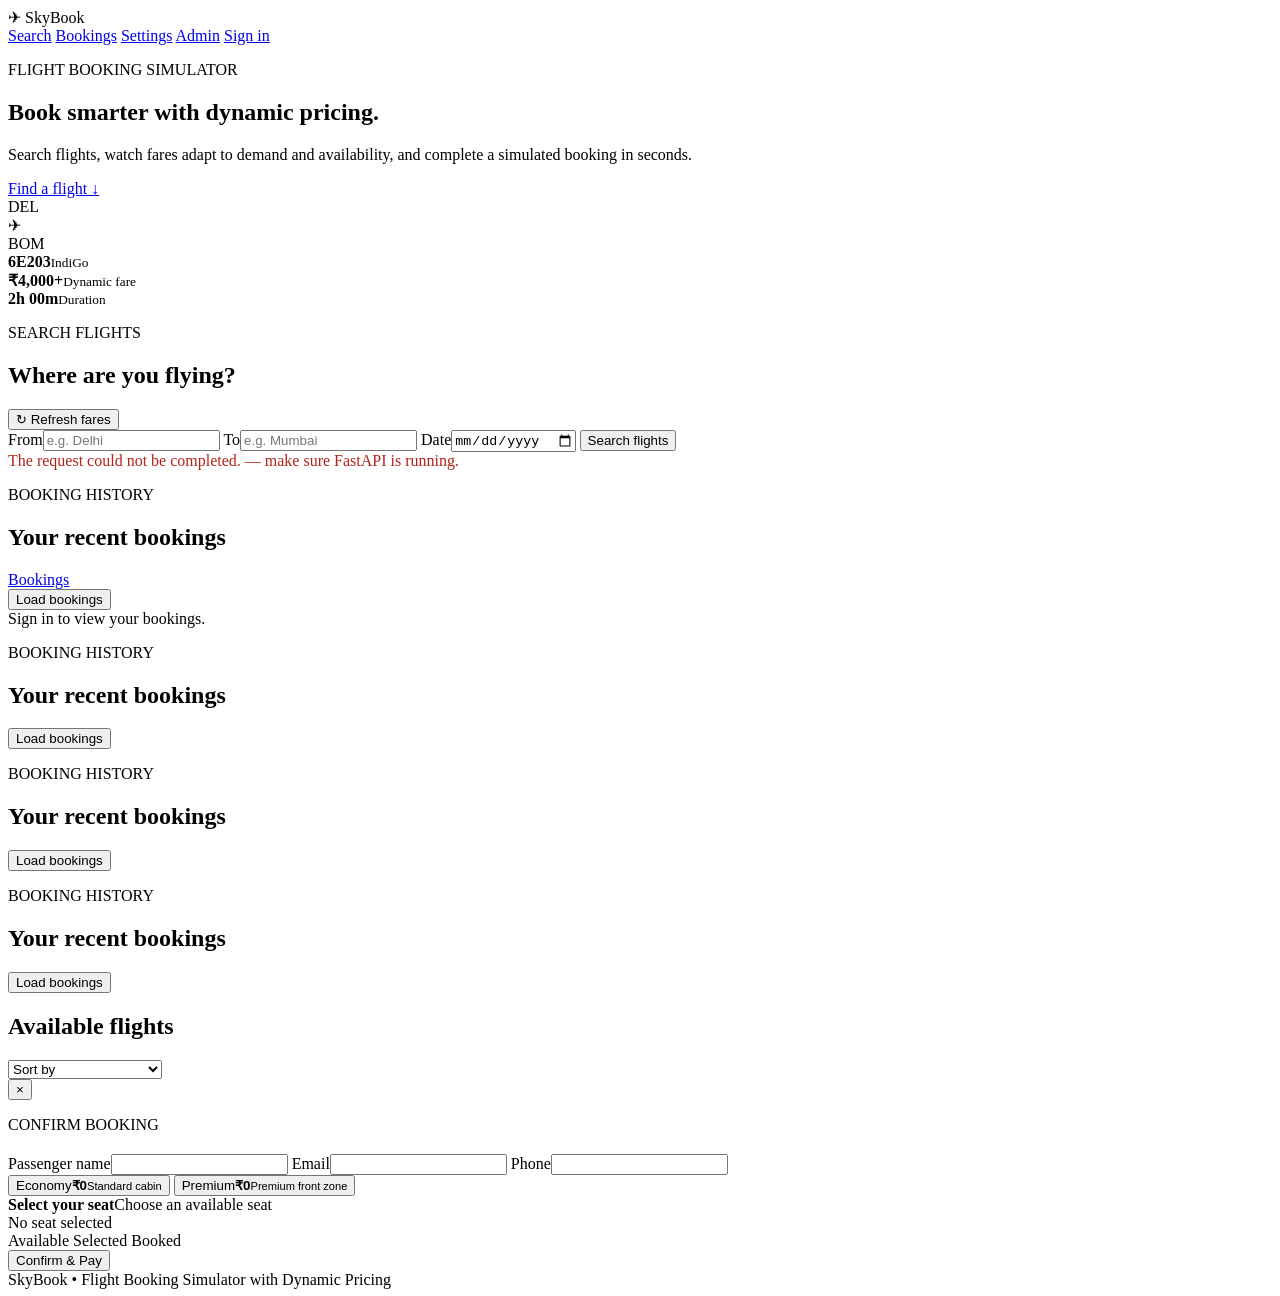
==== commit 0987281b: "Remove duplicate booking section and stabilize theme loading" ====
--- a/frontend/index.html
+++ b/frontend/index.html
@@ -13,7 +13,7 @@
   <link rel="icon" type="image/png" sizes="192x192" href="/favicon-192x192.png">
   <link rel="apple-touch-icon" href="/apple-touch-icon.png">
   <script src="./theme.js"></script>
-  <link rel="stylesheet" href="./style.css?v=20260929-product">
+  <link rel="stylesheet" href="./style.css?v=20260929-theme>
 </head>
 <body>
   <header class="navbar">
@@ -77,6 +77,34 @@
       <div class="section-heading">
         <div>
           <p class="eyebrow">BOOKING HISTORY</p>
+          <h2>Your recent bookings</h2><a class="booking-jump" href="#bookings">Bookings</a>
+        </div>
+        <button id="loadBookings" class="ghost-btn">Load bookings</button>
+      </div>
+      <div id="bookingList" class="booking-list"></div>
+    </section>
+  </main>
+
+  
+
+    <section id="bookings" class="booking-history">
+      <div class="section-heading">
+        <div>
+          <p class="eyebrow">BOOKING HISTORY</p>
+          <h2>Your recent bookings</h2>
+        </div>
+        <button id="loadBookings" class="ghost-btn">Load bookings</button>
+      </div>
+      <div id="bookingList" class="booking-list"></div>
+    </section>
+  </main>
+
+  
+
+    <section id="bookings" class="booking-history">
+      <div class="section-heading">
+        <div>
+          <p class="eyebrow">BOOKING HISTORY</p>
           <h2>Your recent bookings</h2>
         </div>
         <button id="loadBookings" class="ghost-btn">Load bookings</button>
@@ -112,6 +140,8 @@
       </div>
       <div id="flightList" class="flight-list"></div>
     </section>
+
+    
 
     
 
--- a/frontend/style.css
+++ b/frontend/style.css
@@ -657,3 +657,121 @@
   html[data-theme="system"] .ghost-btn { background:#182230; color:var(--ink); }
 }
 html[data-theme="dark"] .password-toggle { color:#cbd5e1; }
+
+
+/* ===== SkyBook final theme system ===== */
+html[data-theme="light"] {
+  color-scheme: light;
+  --surface: #ffffff;
+  --surface-2: #f7f9fc;
+  --control: #ffffff;
+  --control-text: #101828;
+  --control-border: #d0d5dd;
+  --ink: #101828;
+  --muted: #667085;
+  --line: #e4e7ec;
+  --bg: #f7f9fc;
+}
+html[data-theme="dark"] {
+  color-scheme: dark;
+  --surface: #182230;
+  --surface-2: #1f2a3a;
+  --control: #101828;
+  --control-text: #f2f4f7;
+  --control-border: #475467;
+  --ink: #f2f4f7;
+  --muted: #98a2b3;
+  --line: #344054;
+  --bg: #101828;
+  --accent: #84a7ff;
+  --accent2: #6f91e8;
+  --success: #6ce9a6;
+}
+html[data-theme="system"] {
+  color-scheme: light;
+  --surface: #ffffff;
+  --surface-2: #f7f9fc;
+  --control: #ffffff;
+  --control-text: #101828;
+}
+@media (prefers-color-scheme: dark) {
+  html[data-theme="system"] {
+    color-scheme: dark;
+    --surface: #182230;
+    --surface-2: #1f2a3a;
+    --control: #101828;
+    --control-text: #f2f4f7;
+    --ink: #f2f4f7;
+    --muted: #98a2b3;
+    --line: #344054;
+    --bg: #101828;
+    --accent: #84a7ff;
+    --accent2: #6f91e8;
+    --success: #6ce9a6;
+  }
+}
+
+body { background: var(--bg); color: var(--ink); }
+.navbar { background: var(--surface); color: var(--ink); border-color: var(--line); }
+.navbar a { color: var(--muted); }
+.brand { color: var(--ink); }
+
+.hero { color: var(--ink); }
+.hero-card, .search-panel, .flight-card, .booking-card, .modal-card,
+.auth-card, .admin-section, .admin-card, .account-group, .admin-create-user,
+.cabin-result, .cabin-choice, .seat-picker-panel {
+  background: var(--surface);
+  color: var(--ink);
+  border-color: var(--line);
+}
+.admin-create-user, .seat-picker-panel { background: var(--surface-2); }
+
+label, h1, h2, h3, h4, strong, b { color: var(--ink); }
+.muted, footer, .settings-help { color: var(--muted); }
+
+input, select, textarea {
+  background: var(--control) !important;
+  color: var(--control-text) !important;
+  -webkit-text-fill-color: var(--control-text) !important;
+  border-color: var(--control-border) !important;
+  caret-color: var(--control-text);
+}
+input::placeholder, textarea::placeholder {
+  color: var(--muted) !important;
+  -webkit-text-fill-color: var(--muted) !important;
+  opacity: 1;
+}
+option {
+  background: var(--control);
+  color: var(--control-text);
+}
+input:-webkit-autofill, input:-webkit-autofill:hover, input:-webkit-autofill:focus,
+select:-webkit-autofill {
+  -webkit-text-fill-color: var(--control-text) !important;
+  caret-color: var(--control-text);
+  box-shadow: 0 0 0 1000px var(--control) inset !important;
+}
+
+.ghost-btn, .cabin-choice, .seat {
+  background: var(--surface);
+  color: var(--ink);
+  border-color: var(--line);
+}
+.modal-close, .password-toggle {
+  color: var(--muted);
+}
+.password-toggle:hover {
+  background: var(--surface-2);
+  color: var(--accent);
+}
+.status-pill, .tier {
+  background: color-mix(in srgb, var(--accent) 14%, var(--surface));
+  color: var(--accent);
+}
+.timeline-item { background: var(--surface-2); }
+.danger-btn { background: var(--surface); color: #b42318; border-color: #f0b4b4; }
+a { color: var(--accent); }
+
+@media (max-width: 760px) {
+  .navbar nav { gap: 14px; flex-wrap: wrap; justify-content: flex-end; }
+}
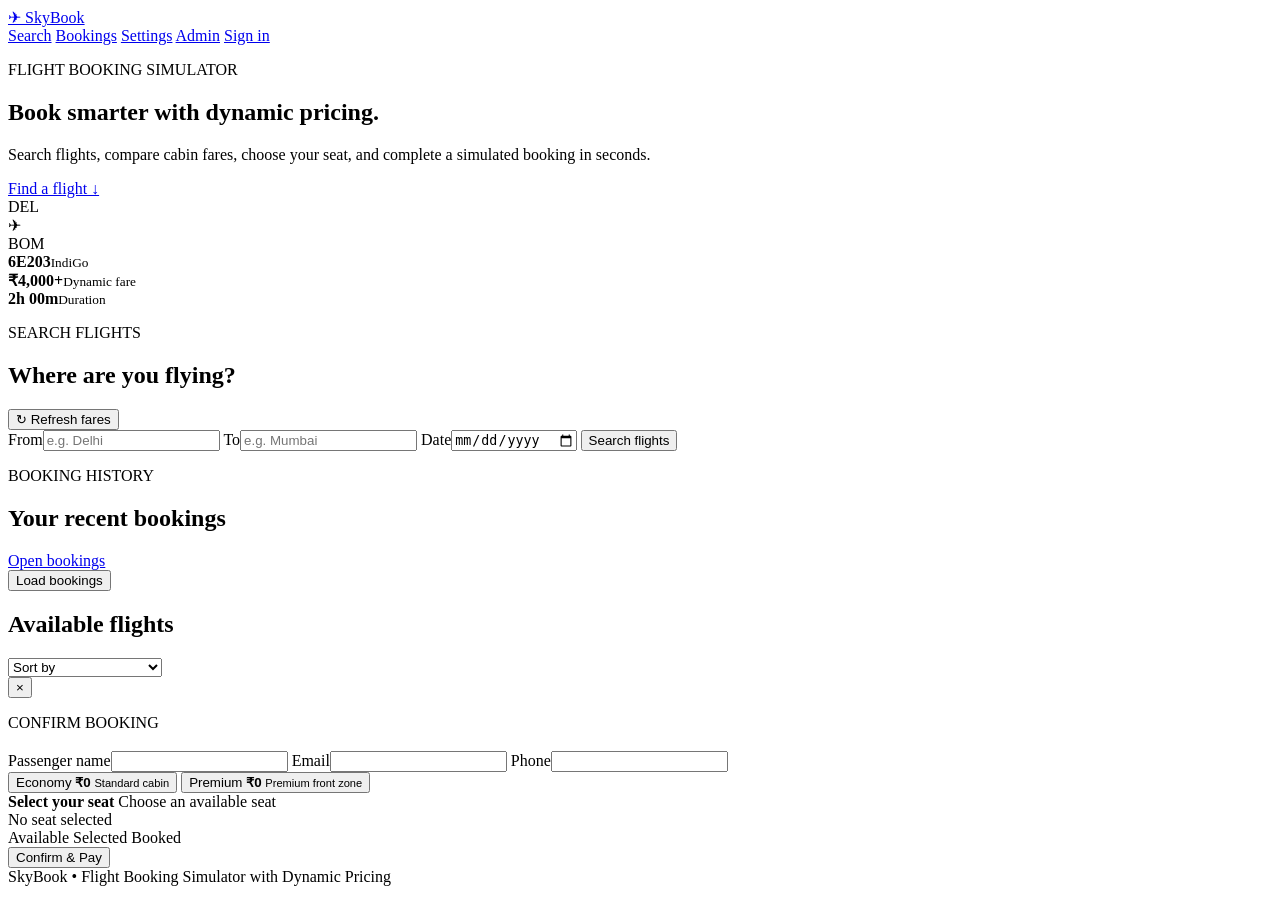
==== commit 88fd75c0: "Rebuild home layout and remove malformed duplicate sections" ====
--- a/frontend/index.html
+++ b/frontend/index.html
@@ -5,22 +5,21 @@
   <meta name="viewport" content="width=device-width, initial-scale=1.0">
   <meta name="theme-color" content="#3157d5">
   <meta name="description" content="SkyBook flight search and booking with dynamic fares.">
-  <link rel="apple-touch-icon" href="/apple-touch-icon.png">
   <title>SkyBook — Flight Booking Simulator</title>
   <link rel="icon" type="image/x-icon" href="/favicon.ico">
   <link rel="icon" type="image/svg+xml" href="/favicon.svg">
   <link rel="icon" type="image/png" sizes="32x32" href="/favicon-32x32.png">
   <link rel="icon" type="image/png" sizes="192x192" href="/favicon-192x192.png">
   <link rel="apple-touch-icon" href="/apple-touch-icon.png">
-  <script src="./theme.js"></script>
-  <link rel="stylesheet" href="./style.css?v=20260929-theme>
+  <script src="/theme.js"></script>
+  <link rel="stylesheet" href="/style.css?v=20260929-theme">
 </head>
 <body>
   <header class="navbar">
-    <div class="brand">
+    <a class="brand" href="/">
       <span class="brand-mark">✈</span>
       <span>SkyBook</span>
-    </div>
+    </a>
     <nav>
       <a href="#search">Search</a>
       <a href="#bookings">Bookings</a>
@@ -36,7 +35,7 @@
         <p class="eyebrow">FLIGHT BOOKING SIMULATOR</p>
         <h1>Book smarter with <span>dynamic pricing.</span></h1>
         <p class="hero-copy">
-          Search flights, watch fares adapt to demand and availability, and complete a simulated booking in seconds.
+          Search flights, compare cabin fares, choose your seat, and complete a simulated booking in seconds.
         </p>
         <a class="hero-link" href="#search">Find a flight ↓</a>
       </div>
@@ -61,7 +60,7 @@
           <p class="eyebrow">SEARCH FLIGHTS</p>
           <h2>Where are you flying?</h2>
         </div>
-        <button id="refreshBtn" class="ghost-btn">↻ Refresh fares</button>
+        <button id="refreshBtn" class="ghost-btn" type="button">↻ Refresh fares</button>
       </div>
 
       <form id="searchForm" class="search-form">
@@ -70,69 +69,25 @@
         <label>Date<input id="date" type="date"></label>
         <button type="submit" class="primary-btn">Search flights</button>
       </form>
-      <div id="status" class="status"></div>
+      <div id="status" class="status" role="status"></div>
     </section>
 
     <section id="bookings" class="booking-history">
       <div class="section-heading">
         <div>
           <p class="eyebrow">BOOKING HISTORY</p>
-          <h2>Your recent bookings</h2><a class="booking-jump" href="#bookings">Bookings</a>
+          <h2>Your recent bookings</h2>
+          <a class="booking-jump" href="#bookings">Open bookings</a>
         </div>
-        <button id="loadBookings" class="ghost-btn">Load bookings</button>
+        <button id="loadBookings" class="ghost-btn" type="button">Load bookings</button>
       </div>
       <div id="bookingList" class="booking-list"></div>
     </section>
-  </main>
-
-  
-
-    <section id="bookings" class="booking-history">
-      <div class="section-heading">
-        <div>
-          <p class="eyebrow">BOOKING HISTORY</p>
-          <h2>Your recent bookings</h2>
-        </div>
-        <button id="loadBookings" class="ghost-btn">Load bookings</button>
-      </div>
-      <div id="bookingList" class="booking-list"></div>
-    </section>
-  </main>
-
-  
-
-    <section id="bookings" class="booking-history">
-      <div class="section-heading">
-        <div>
-          <p class="eyebrow">BOOKING HISTORY</p>
-          <h2>Your recent bookings</h2>
-        </div>
-        <button id="loadBookings" class="ghost-btn">Load bookings</button>
-      </div>
-      <div id="bookingList" class="booking-list"></div>
-    </section>
-  </main>
-
-  
-
-    <section id="bookings" class="booking-history">
-      <div class="section-heading">
-        <div>
-          <p class="eyebrow">BOOKING HISTORY</p>
-          <h2>Your recent bookings</h2>
-        </div>
-        <button id="loadBookings" class="ghost-btn">Load bookings</button>
-      </div>
-      <div id="bookingList" class="booking-list"></div>
-    </section>
-  </main>
-
-  
 
     <section class="results">
       <div class="results-top">
         <h2>Available flights</h2>
-        <select id="sort">
+        <select id="sort" aria-label="Sort flights">
           <option value="">Sort by</option>
           <option value="price">Price: low to high</option>
           <option value="duration">Duration: short to long</option>
@@ -140,14 +95,11 @@
       </div>
       <div id="flightList" class="flight-list"></div>
     </section>
+  </main>
 
-    
-
-    
-
-    <div id="modal" class="modal hidden">
+  <div id="modal" class="modal hidden">
     <div class="modal-card">
-      <button id="closeModal" class="modal-close" aria-label="Close booking form">×</button>
+      <button id="closeModal" class="modal-close" type="button" aria-label="Close booking form">×</button>
       <p class="eyebrow">CONFIRM BOOKING</p>
       <h2 id="modalFlight"></h2>
 
@@ -156,17 +108,26 @@
         <label>Passenger name<input id="passengerName" required minlength="2"></label>
         <label>Email<input id="passengerEmail" type="email"></label>
         <label>Phone<input id="passengerPhone"></label>
+
         <div class="cabin-picker" role="group" aria-label="Cabin class">
           <button type="button" class="cabin-choice active" data-cabin="Economy" id="modalEconomyChoice">
-            <span>Economy</span><strong id="modalEconomyPrice">₹0</strong><small>Standard cabin</small>
+            <span>Economy</span>
+            <strong id="modalEconomyPrice">₹0</strong>
+            <small>Standard cabin</small>
           </button>
           <button type="button" class="cabin-choice" data-cabin="Premium" id="modalPremiumChoice">
-            <span>Premium</span><strong id="modalPremiumPrice">₹0</strong><small>Premium front zone</small>
+            <span>Premium</span>
+            <strong id="modalPremiumPrice">₹0</strong>
+            <small>Premium front zone</small>
           </button>
         </div>
+
         <div class="seat-picker-panel">
           <div class="seat-picker-heading">
-            <div><b>Select your seat</b><span id="seatPickerHint">Choose an available seat</span></div>
+            <div>
+              <b>Select your seat</b>
+              <span id="seatPickerHint">Choose an available seat</span>
+            </div>
             <span id="selectedSeatLabel" class="selected-seat-label">No seat selected</span>
           </div>
           <div class="seat-legend">
@@ -177,14 +138,15 @@
           <div id="seatMap" class="seat-map" aria-label="Seat selection"></div>
           <input type="hidden" id="seatNumber" required>
         </div>
+
         <input type="hidden" id="cabinClass" value="Economy">
-        <button class="primary-btn" type="submit">Confirm & Pay</button>
+        <button class="primary-btn" type="submit">Confirm &amp; Pay</button>
       </form>
-      <div id="bookingStatus" class="status"></div>
+      <div id="bookingStatus" class="status" role="status"></div>
     </div>
   </div>
 
   <footer>SkyBook • Flight Booking Simulator with Dynamic Pricing</footer>
-  <script src="./script.js"></script>
+  <script src="/script.js"></script>
 </body>
-</html>
+</html>
